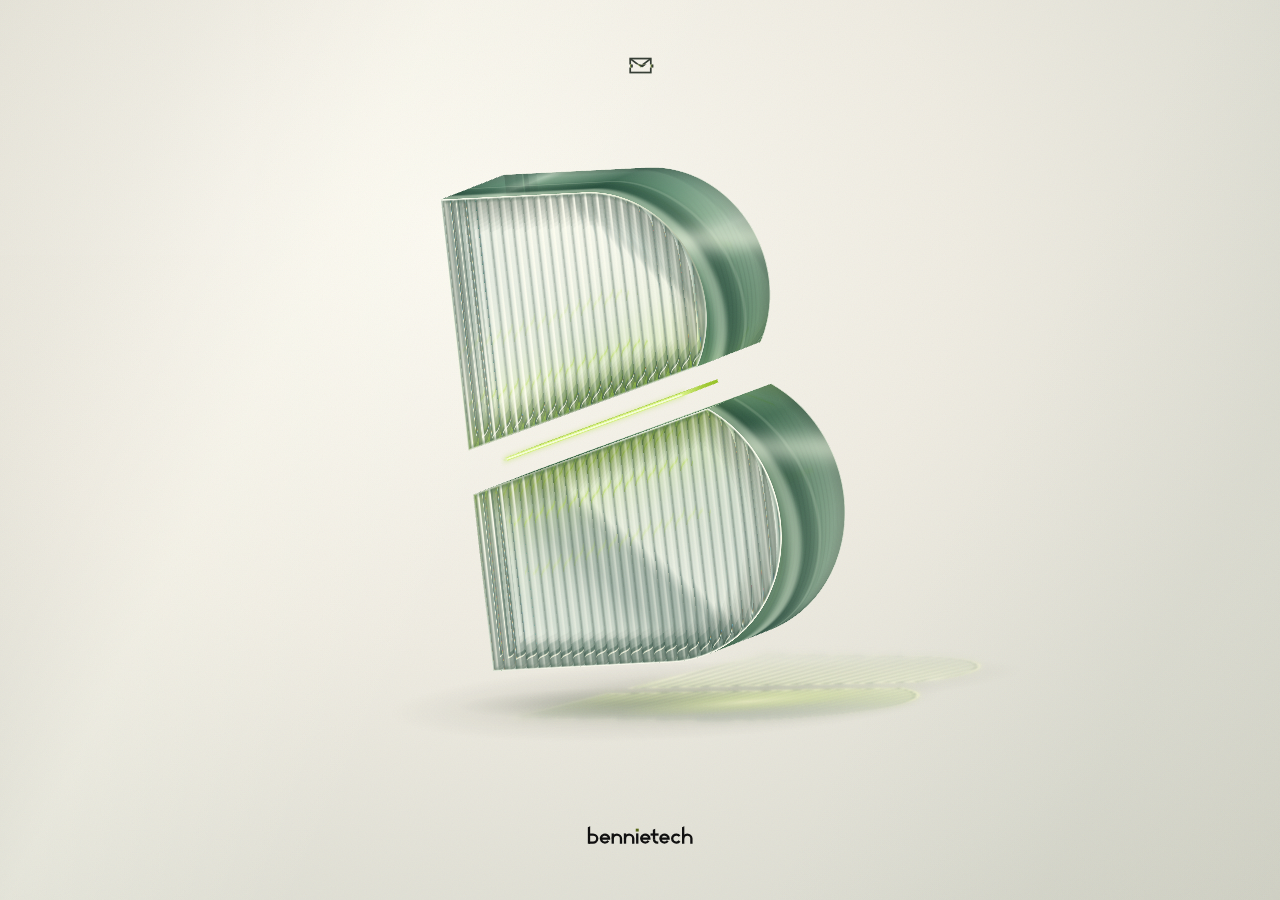
==== index.html @ 6029214c "Polish the reeded glass sculpture and render liquid exposures on the GPU" ====
<!doctype html>
<html lang="en">
<head>
  <meta charset="utf-8">
  <meta name="viewport" content="width=device-width, initial-scale=1, viewport-fit=cover">
  <meta name="theme-color" content="#e5e1d8">
  <meta name="description" content="BennieTech. An interactive study in form and light.">
  <link rel="canonical" href="https://bennienet.cloud/">
  <link rel="icon" href="/assets/logo/bennietech-mark.svg" type="image/svg+xml">
  <link rel="stylesheet" href="/css/sculpture.css">
  <title>BennieTech</title>
</head>
<body>
  <main aria-label="BennieTech">
    <div class="exhibit" role="img" aria-label="A suspended B of reeded green glass. A lime filament lights its diagonal cut. When animated, the glass briefly turns to black liquid.">
      <picture>
        <source media="(max-aspect-ratio: 4/5)" srcset="/assets/glass/rest-portrait.webp">
        <img class="silhouette" src="/assets/glass/rest.webp" width="1536" height="1368" fetchpriority="high" alt="">
      </picture>
      <canvas aria-hidden="true"></canvas>
    </div>
    <a class="email" href="mailto:lukebennie@gmail.com" aria-label="Email Luke Bennie at lukebennie@gmail.com">
      <svg viewBox="0 0 34 26" aria-hidden="true" focusable="false">
        <!-- An envelope with one scan strip torn sideways, fringed in olive. -->
        <defs>
          <g id="mail-art" fill="none" stroke-width="2.35" stroke-linecap="butt" stroke-linejoin="miter">
            <rect x="3" y="3.5" width="28" height="19"/>
            <path d="M3 3.5 17 14.2 31 3.5"/>
          </g>
          <clipPath id="mail-above"><rect x="-6" y="-2" width="46" height="13.4"/></clipPath>
          <clipPath id="mail-strip"><rect x="-6" y="11.4" width="46" height="4.4"/></clipPath>
          <clipPath id="mail-below"><rect x="-6" y="15.8" width="46" height="12"/></clipPath>
        </defs>
        <use href="#mail-art" stroke="currentColor" clip-path="url(#mail-above)"/>
        <use href="#mail-art" stroke="currentColor" clip-path="url(#mail-below)"/>
        <g class="mail-tear">
          <use href="#mail-art" class="mail-fringe" clip-path="url(#mail-strip)" transform="translate(1 0)"/>
          <use href="#mail-art" stroke="currentColor" clip-path="url(#mail-strip)" transform="translate(2.4 0)"/>
        </g>
      </svg>
      <span class="email-address" aria-hidden="true">lukebennie@gmail.com</span>
    </a>
    <div class="signature">
      <img src="/assets/logo/bennietech-wordmark.svg" width="1004" height="175" alt="BennieTech">
      <img class="signature-night" src="/assets/logo/bennietech-wordmark-dark.svg" width="1004" height="175" alt="">
    </div>
  </main>
  <script type="module">
    const motion = matchMedia('(prefers-reduced-motion: reduce)');
    function start() {
      if (motion.matches) return;
      motion.removeEventListener('change', start);
      import('/js/sculpture.js');
    }
    motion.addEventListener('change', start);
    start();
  </script>
</body>
</html>
---- css/sculpture.css ----
@font-face {
  font-family: 'JetBrains Mono';
  font-style: normal;
  font-weight: 400 500;
  font-display: swap;
  src: url('../fonts/jetbrains-mono-2.woff2') format('woff2');
}
* { box-sizing: border-box; }
html, body { margin: 0; width: 100%; height: 100%; overflow: hidden; }
main {
  --margin: clamp(18px, 6.2vh, 84px);
  position: fixed;
  inset: 0;
  isolation: isolate;
  background-color: #e5e1d8;
  background-image:
    linear-gradient(116deg, #7a806c13 0%, #7a806c0a 12%, transparent 19%,
      #fffef348 26%, transparent 43%, transparent 70%, #8490800d 86%, transparent),
    radial-gradient(ellipse at 36% 26%, #fbf9f1 0%, #efece2 43%, #ddddd2 78%, #c8c9bc 112%);
}
/* The black stage and the paper grain are both kept as ready-made layers.
   The glitch only changes their opacity, so nothing is repainted. */
main::before {
  content: "";
  position: absolute;
  inset: 0;
  pointer-events: none;
  background: #000;
  opacity: 0;
  will-change: opacity;
}
main::after {
  content: "";
  position: absolute;
  inset: 0;
  pointer-events: none;
  opacity: .055;
  will-change: opacity;
  background-image: url("data:image/svg+xml,%3Csvg xmlns='http://www.w3.org/2000/svg' width='160' height='160'%3E%3Cfilter id='g'%3E%3CfeTurbulence type='fractalNoise' baseFrequency='.86' numOctaves='3' stitchTiles='stitch'/%3E%3C/filter%3E%3Cpath fill='%23000' filter='url(%23g)' opacity='.9' d='M0 0h160v160H0z'/%3E%3C/svg%3E");
}
.exhibit, canvas { position: absolute; inset: 0; width: 100%; height: 100%; }
.exhibit { touch-action: pinch-zoom; container-type: size; }
/* The dot-matrix field sits under the sculpture and shows only in the glitch. */
.field { opacity: 0; will-change: opacity; pointer-events: none; }
.oil {
  inset: auto;
  left: 50%;
  transform: translateX(-50%);
  opacity: 0;
  will-change: opacity;
  pointer-events: none;
}
/* The glass B is drawn on its own layer above the stage and hides in the glitch. */
.glass { will-change: opacity; pointer-events: none; }
.silhouette {
  --unit: min(31vh, 49vw);
  position: absolute;
  left: calc(50% - .98 * var(--unit));
  top: calc(46% - var(--unit));
  width: calc(2.56 * var(--unit));
  height: auto;
  pointer-events: none;
}
@supports (width: 1cqh) {
  .silhouette { --unit: min(31cqh, 49cqw); }
}
.signature {
  position: absolute; left: 50%; bottom: max(var(--margin), calc(env(safe-area-inset-bottom) + 10px));
  transform: translateX(-50%); width: clamp(100px, 8.3vw, 138px);
  pointer-events: none;
  user-select: none;
}
.signature img { width: 100%; height: auto; display: block; }
.signature-night { position: absolute; inset: 0; opacity: 0; }

@media (prefers-reduced-motion: no-preference) {
  main.negative::before { opacity: 1; }
  main.negative .field, main.negative .oil { opacity: 1; }
  main.negative .glass { opacity: 0; }
  main.negative::after { opacity: 0; }
  main.negative .signature img:first-child { opacity: 0; }
  main.negative .signature-night { opacity: 1; }
}

.email {
  --fringe: #708637;
  position: absolute;
  left: 50%;
  top: calc(max(var(--margin), calc(env(safe-area-inset-top) + 10px)) + 10px);
  transform: translate(-50%, -50%);
  display: grid;
  place-items: center;
  width: 48px;
  height: 48px;
  color: #343c33;
  border-radius: 50%;
  touch-action: manipulation;
  text-decoration: none;
}
.email svg { width: clamp(25px, 1.92vw, 32px); overflow: visible; }
.mail-fringe { stroke: var(--fringe); }
.email-address {
  position: absolute;
  left: 50%;
  top: calc(100% - 3px);
  transform: translateX(-50%);
  font: 400 11px/1.5 'JetBrains Mono', monospace;
  letter-spacing: .025em;
  white-space: nowrap;
  visibility: hidden;
  opacity: 0;
}
.email:focus-visible .email-address { visibility: visible; opacity: 1; }
@media (hover: hover) {
  .email:hover .email-address { visibility: visible; opacity: 1; }
}
.email:hover, .email:focus-visible { color: #1f201d; }
.email:focus-visible { outline: 1px solid currentColor; outline-offset: -4px; }
.negative .email { color: #b7bcb2; --fringe: #8fb02a; }
.negative .email:hover, .negative .email:focus-visible { color: #eef0ea; --fringe: #c6ec5a; }
@media (prefers-reduced-motion: no-preference) {
  .email-address { transition: opacity .18s ease-out; }
  .email:hover .mail-tear, .email:focus-visible .mail-tear { animation: tear .38s steps(1) 1; }
}
@media (max-height: 500px) and (orientation: landscape) {
  .email-address { left: 100%; top: 50%; transform: translateY(-50%); }
}
@keyframes tear {
  0% { transform: translateX(0); }
  22% { transform: translateX(-3.2px); }
  41% { transform: translateX(1.6px); }
  63% { transform: translateX(-1px); }
  80% { transform: translateX(2.6px); }
}
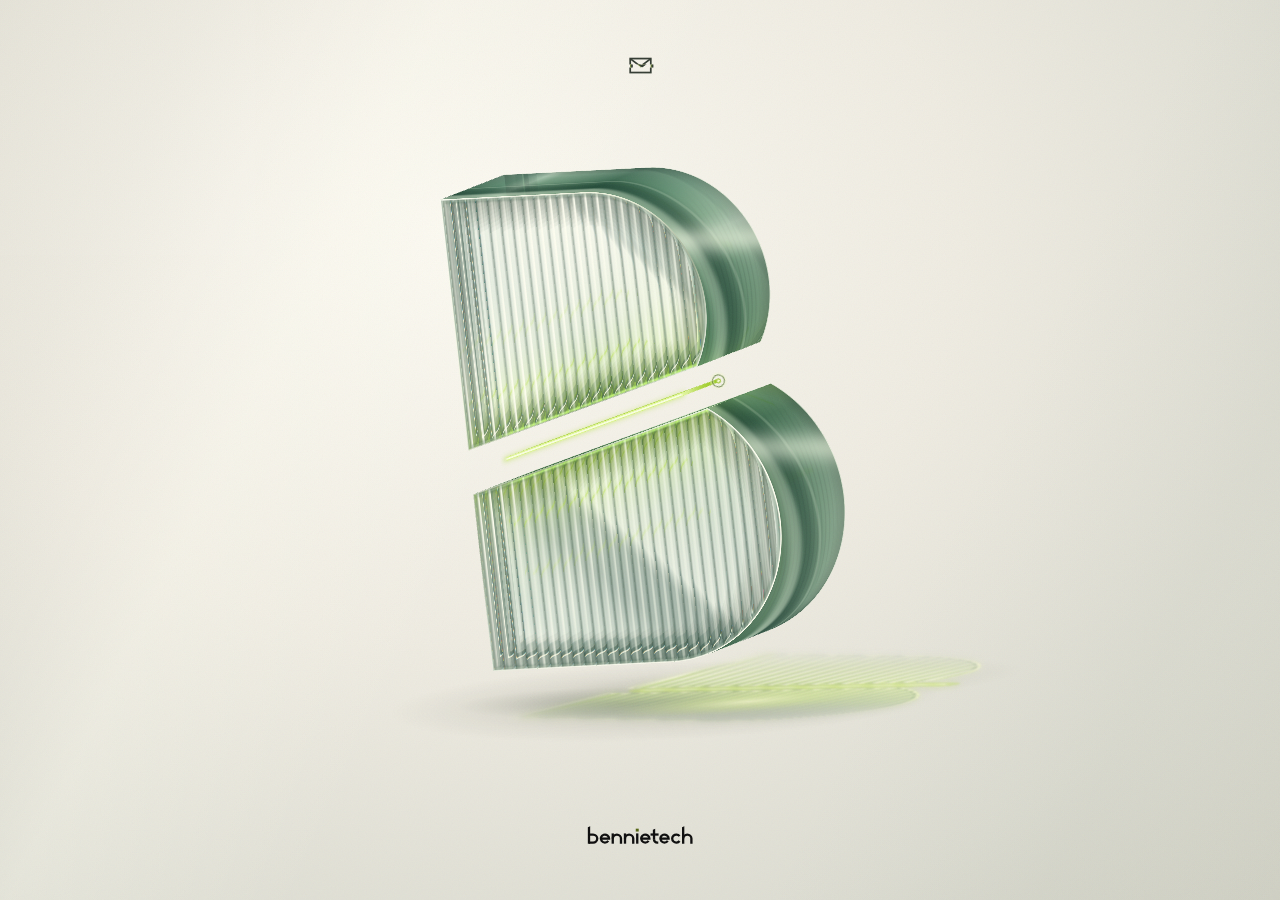
==== commit 1903313a: "Add Inside the Cut to the interactive glass sculpture" ====
--- a/index.html
+++ b/index.html
@@ -12,12 +12,18 @@
 </head>
 <body>
   <main aria-label="BennieTech">
+    <div class="cut-light" aria-hidden="true" hidden></div>
     <div class="exhibit" role="img" aria-label="A suspended B of reeded green glass. A lime filament lights its diagonal cut. When animated, the glass briefly turns to black liquid.">
       <picture>
         <source media="(max-aspect-ratio: 4/5)" srcset="/assets/glass/rest-portrait.webp">
         <img class="silhouette" src="/assets/glass/rest.webp" width="1536" height="1368" fetchpriority="high" alt="">
       </picture>
       <canvas aria-hidden="true"></canvas>
+    </div>
+    <div id="inside-cut" class="cut-view" role="img" aria-label="Inside the cut. Reeded glass walls frame a blade of lime light reflected in a suspended black oil drop." hidden>
+      <div class="cut-world">
+        <canvas class="cut-meniscus" width="448" height="672" aria-hidden="true"></canvas>
+      </div>
     </div>
     <a class="email" href="mailto:lukebennie@gmail.com" aria-label="Email Luke Bennie at lukebennie@gmail.com">
       <svg viewBox="0 0 34 26" aria-hidden="true" focusable="false">
@@ -44,8 +50,22 @@
       <img src="/assets/logo/bennietech-wordmark.svg" width="1004" height="175" alt="BennieTech">
       <img class="signature-night" src="/assets/logo/bennietech-wordmark-dark.svg" width="1004" height="175" alt="">
     </div>
+    <div class="cut-guide" hidden>
+      <span class="cut-ray" aria-hidden="true"></span>
+      <button class="cut-grip" type="button" aria-label="Enter the cut" aria-expanded="false" aria-controls="inside-cut" aria-describedby="cut-instructions"><span aria-hidden="true"></span></button>
+    </div>
+    <span id="cut-instructions" hidden>Drag along the filament to explore, or activate for the full journey. Use the arrow keys to move between details and Escape to return.</span>
+    <nav class="cut-tools" aria-label="Inside the cut" hidden>
+      <button class="cut-return" type="button" aria-label="Return to the whole sculpture" data-hint="Return"><i aria-hidden="true"></i></button>
+      <div class="cut-stops" role="group" aria-label="Material details">
+        <button type="button" aria-label="Inspect the glass reeds" data-hint="Reeds" aria-pressed="false"><i aria-hidden="true"></i></button>
+        <button type="button" aria-label="Inspect the lime filament" data-hint="Filament" aria-pressed="false"><i aria-hidden="true"></i></button>
+        <button type="button" aria-label="Inspect the oil drop" data-hint="Drop" aria-pressed="false"><i aria-hidden="true"></i></button>
+      </div>
+    </nav>
   </main>
   <script type="module">
+    import '/js/inside-cut.js';
     const motion = matchMedia('(prefers-reduced-motion: reduce)');
     function start() {
       if (motion.matches) return;
--- a/css/sculpture.css
+++ b/css/sculpture.css
@@ -102,28 +102,34 @@
 .email-address {
   position: absolute;
   left: 50%;
-  top: calc(100% - 3px);
-  transform: translateX(-50%);
+  top: calc(100% - 2px);
+  transform: translate(-50%, -2px);
   font: 400 11px/1.5 'JetBrains Mono', monospace;
-  letter-spacing: .025em;
+  letter-spacing: .03em;
+  font-feature-settings: "zero" 1;
+  -webkit-font-smoothing: antialiased;
   white-space: nowrap;
   visibility: hidden;
   opacity: 0;
 }
-.email:focus-visible .email-address { visibility: visible; opacity: 1; }
+.email:focus-visible .email-address { visibility: visible; opacity: 1; transform: translate(-50%, 0); }
 @media (hover: hover) {
-  .email:hover .email-address { visibility: visible; opacity: 1; }
-}
-.email:hover, .email:focus-visible { color: #1f201d; }
-.email:focus-visible { outline: 1px solid currentColor; outline-offset: -4px; }
+  .email:hover .email-address { visibility: visible; opacity: 1; transform: translate(-50%, 0); }
+}
+.email:hover, .email:focus-visible { color: #1f201d; --fringe: #7f993b; }
+.email:focus-visible { outline: 1px solid currentColor; outline-offset: -5px; }
 .negative .email { color: #b7bcb2; --fringe: #8fb02a; }
 .negative .email:hover, .negative .email:focus-visible { color: #eef0ea; --fringe: #c6ec5a; }
 @media (prefers-reduced-motion: no-preference) {
-  .email-address { transition: opacity .18s ease-out; }
+  .email-address { transition: opacity .18s cubic-bezier(.22, 1, .36, 1), transform .18s cubic-bezier(.22, 1, .36, 1); }
   .email:hover .mail-tear, .email:focus-visible .mail-tear { animation: tear .38s steps(1) 1; }
 }
 @media (max-height: 500px) and (orientation: landscape) {
-  .email-address { left: 100%; top: 50%; transform: translateY(-50%); }
+  .email-address { left: calc(100% + 4px); top: 50%; transform: translate(-3px, -50%); }
+  .email:focus-visible .email-address { transform: translate(0, -50%); }
+  @media (hover: hover) {
+    .email:hover .email-address { transform: translate(0, -50%); }
+  }
 }
 @keyframes tear {
   0% { transform: translateX(0); }
@@ -132,3 +138,119 @@
   63% { transform: translateX(-1px); }
   80% { transform: translateX(2.6px); }
 }
+
+/* The guide is projected onto the far end of the actual filament. */
+.cut-guide {
+  position: absolute; top: 0; left: 0; width: 0; height: 0;
+  transform-origin: 0 0; pointer-events: none;
+}
+.cut-ray {
+  position: absolute; right: 0; top: -2px; width: min(21vh, 33vw); height: 4px;
+  overflow: hidden; pointer-events: none;
+}
+.cut-grip, .cut-tools button {
+  appearance: none; border: 0; padding: 0; background: transparent;
+  color: #253a2e; width: 44px; height: 44px; cursor: pointer;
+}
+.cut-grip {
+  position: absolute; left: -22px; top: -22px; border-radius: 50%;
+  display: grid; place-items: center; touch-action: none; pointer-events: auto; cursor: grab;
+}
+.cut-grip span {
+  display: block; width: 13px; height: 13px; border: 1px solid #637c3e;
+  border-radius: 50%; background: radial-gradient(circle, #f8ffd4 0 16%, #adce51 18% 31%, transparent 35%);
+  box-shadow: inset 0 0 0 1px #f7ffe685, 0 0 0 2px #eff8ce66;
+}
+.cut-grip:is(:hover,:focus-visible) span { transform: scale(1.32); border-color: #314929; }
+.cut-grip:focus-visible, .cut-tools button:focus-visible { outline: 1px solid currentColor; outline-offset: -3px; }
+.cut-grip::after, .cut-tools button::after {
+  position: absolute; pointer-events: none; white-space: nowrap;
+  color: #25352a; background: #f2f2e4eb; padding: 2px 5px; border-radius: 2px;
+  font: 400 11px/1.4 'JetBrains Mono', monospace; opacity: 0;
+}
+.cut-grip::after { content: 'Inside the cut'; left: calc(100% - 4px); }
+.cut-grip:focus-visible::after, .cut-tools button:focus-visible::after { opacity: 1; }
+@media (hover: hover) {
+  .cut-grip:hover::after, .cut-tools button:hover::after { opacity: 1; }
+}
+main.negative .cut-guide:not(:focus-within), main.in-cut .cut-guide { visibility: hidden; }
+
+.cut-light, .cut-view { position: absolute; inset: 0; overflow: hidden; }
+.cut-light {
+  pointer-events: none;
+  background:
+    radial-gradient(ellipse at 72% 57%, transparent 22%, #233b3026 96%),
+    linear-gradient(155deg, #20372d 8%, #55705a 30%, #263f35 43%, #607b60 52%, #b5c1a7 65%, #e3e3d1 80%, #879c84 100%);
+}
+.cut-view { touch-action: pinch-zoom; cursor: grab; user-select: none; }
+.cut-view:active { cursor: grabbing; }
+.cut-world {
+  position: absolute; top: 0; left: 0; transform-origin: 0 0;
+  width: 0; height: 0; pointer-events: none;
+}
+.cut-world img {
+  position: absolute; inset: 0 auto auto 0; width: 960px; height: 855px;
+  max-width: none; pointer-events: none;
+}
+.cut-world .cut-meniscus {
+  position: absolute; inset: 296px auto auto 359px; width: 64px; height: 96px;
+  pointer-events: none; transform-origin: 50% 22.5%;
+}
+.cut-view::after {
+  content: ''; position: absolute; inset: 0; pointer-events: none; opacity: var(--cut-veil, 0);
+  background:
+    radial-gradient(ellipse 16% 14% at 50% 5%, #edf0dcb0, transparent),
+    radial-gradient(ellipse 20% 12% at 50% 94%, #edf0dcad, transparent);
+}
+main.cut-print .exhibit { opacity: 0; }
+main.in-cut .exhibit > canvas:not(.glass) { opacity: 0; }
+.cut-tools { pointer-events: none; }
+.cut-return, .cut-stops {
+  position: absolute;
+  bottom: max(calc(var(--margin) - 14px), env(safe-area-inset-bottom));
+}
+.cut-return { left: max(14px, 4vw, env(safe-area-inset-left)); }
+.cut-stops { right: max(14px, 4vw, env(safe-area-inset-right)); display: flex; }
+.cut-tools button {
+  pointer-events: auto; border-radius: 50%; display: grid; place-items: center;
+  touch-action: manipulation;
+}
+.cut-tools .cut-stops button { position: relative; }
+.cut-tools button::after { content: attr(data-hint); bottom: calc(100% - 4px); }
+.cut-tools .cut-return::after { left: 0; }
+.cut-tools i { position: relative; display: block; filter: drop-shadow(0 0 2px #f2f8e1); }
+.cut-return i { width: 19px; height: 1.5px; background: currentColor; transform: rotate(-18deg); }
+.cut-return i::before {
+  content: ''; position: absolute; left: 0; top: -3.75px; width: 8px; height: 8px;
+  border-left: 1.5px solid; border-bottom: 1.5px solid; transform: rotate(45deg);
+}
+.cut-stops button:first-child i {
+  width: 10px; height: 13px; transform: skewY(-12deg);
+  background: repeating-linear-gradient(90deg, currentColor 0 1.5px, transparent 1.5px 4px);
+}
+.cut-stops button:nth-child(2) i { width: 16px; height: 2px; background: currentColor; transform: rotate(-25deg); }
+.cut-stops button:nth-child(3) i {
+  width: 9px; height: 12px; border-radius: 80% 10% 70% 57%; background: currentColor; transform: rotate(-25deg);
+}
+.cut-stops button[aria-pressed="true"]::before {
+  content: ''; position: absolute; width: 25px; height: 25px; border-radius: 50%;
+  background: #deedaeb5; box-shadow: 0 0 0 1px #43623974;
+}
+@media (max-width: 540px) {
+  .cut-return, .cut-stops { bottom: max(calc(var(--margin) + 30px), calc(env(safe-area-inset-bottom) + 40px)); }
+  .cut-grip::after { left: auto; right: 6px; top: 100%; }
+}
+@media (prefers-reduced-motion: no-preference) {
+  .cut-ray::before {
+    content: ''; position: absolute; inset: 0;
+    background: linear-gradient(90deg, transparent 65%, #eeff9566 85%, #ffffe9 98%, transparent);
+    animation: cut-glint 5.4s cubic-bezier(.4,0,.2,1) infinite both;
+  }
+  .cut-grip span { transition: transform .25s; }
+  @keyframes cut-glint {
+    0%, 32% { transform: translateX(-100%); opacity: 0; }
+    39% { opacity: 1; }
+    66% { transform: translateX(0); opacity: 1; }
+    75%, 100% { transform: translateX(3%); opacity: 0; }
+  }
+}
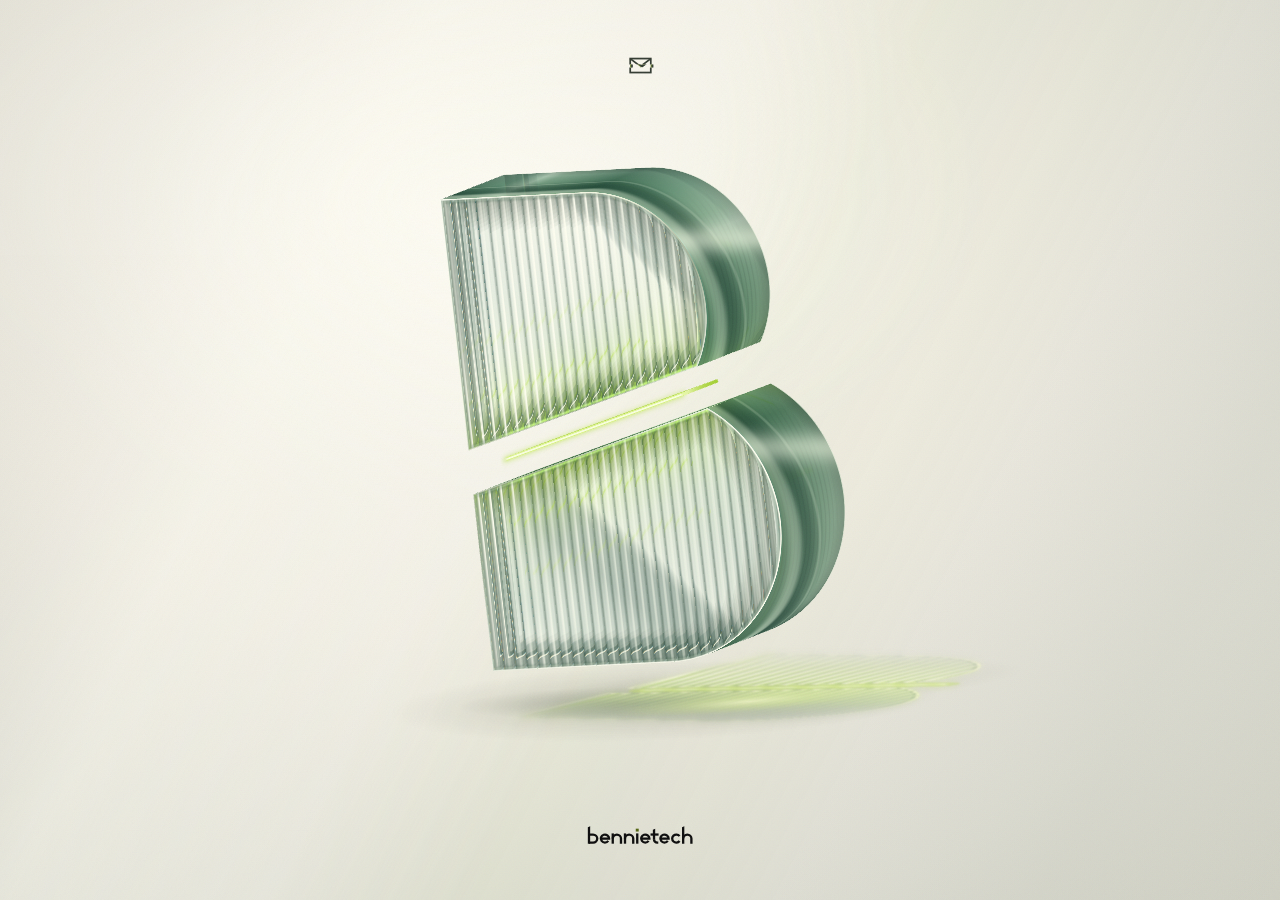
==== commit 4278fa98: "Elevate glass & liquid optics, drag/light interaction, and tear handover; remove Inside the Cut" ====
--- a/index.html
+++ b/index.html
@@ -12,18 +12,12 @@
 </head>
 <body>
   <main aria-label="BennieTech">
-    <div class="cut-light" aria-hidden="true" hidden></div>
     <div class="exhibit" role="img" aria-label="A suspended B of reeded green glass. A lime filament lights its diagonal cut. When animated, the glass briefly turns to black liquid.">
       <picture>
         <source media="(max-aspect-ratio: 4/5)" srcset="/assets/glass/rest-portrait.webp">
         <img class="silhouette" src="/assets/glass/rest.webp" width="1536" height="1368" fetchpriority="high" alt="">
       </picture>
       <canvas aria-hidden="true"></canvas>
-    </div>
-    <div id="inside-cut" class="cut-view" role="img" aria-label="Inside the cut. Reeded glass walls frame a blade of lime light reflected in a suspended black oil drop." hidden>
-      <div class="cut-world">
-        <canvas class="cut-meniscus" width="448" height="672" aria-hidden="true"></canvas>
-      </div>
     </div>
     <a class="email" href="mailto:lukebennie@gmail.com" aria-label="Email Luke Bennie at lukebennie@gmail.com">
       <svg viewBox="0 0 34 26" aria-hidden="true" focusable="false">
@@ -50,22 +44,9 @@
       <img src="/assets/logo/bennietech-wordmark.svg" width="1004" height="175" alt="BennieTech">
       <img class="signature-night" src="/assets/logo/bennietech-wordmark-dark.svg" width="1004" height="175" alt="">
     </div>
-    <div class="cut-guide" hidden>
-      <span class="cut-ray" aria-hidden="true"></span>
-      <button class="cut-grip" type="button" aria-label="Enter the cut" aria-expanded="false" aria-controls="inside-cut" aria-describedby="cut-instructions"><span aria-hidden="true"></span></button>
-    </div>
-    <span id="cut-instructions" hidden>Drag along the filament to explore, or activate for the full journey. Use the arrow keys to move between details and Escape to return.</span>
-    <nav class="cut-tools" aria-label="Inside the cut" hidden>
-      <button class="cut-return" type="button" aria-label="Return to the whole sculpture" data-hint="Return"><i aria-hidden="true"></i></button>
-      <div class="cut-stops" role="group" aria-label="Material details">
-        <button type="button" aria-label="Inspect the glass reeds" data-hint="Reeds" aria-pressed="false"><i aria-hidden="true"></i></button>
-        <button type="button" aria-label="Inspect the lime filament" data-hint="Filament" aria-pressed="false"><i aria-hidden="true"></i></button>
-        <button type="button" aria-label="Inspect the oil drop" data-hint="Drop" aria-pressed="false"><i aria-hidden="true"></i></button>
-      </div>
-    </nav>
+    <div class="studio-wash" aria-hidden="true"></div>
   </main>
   <script type="module">
-    import '/js/inside-cut.js';
     const motion = matchMedia('(prefers-reduced-motion: reduce)');
     function start() {
       if (motion.matches) return;
--- a/css/sculpture.css
+++ b/css/sculpture.css
@@ -139,118 +139,26 @@
   80% { transform: translateX(2.6px); }
 }
 
-/* The guide is projected onto the far end of the actual filament. */
-.cut-guide {
-  position: absolute; top: 0; left: 0; width: 0; height: 0;
-  transform-origin: 0 0; pointer-events: none;
+.exhibit canvas { cursor: grab; }
+main.dragging .exhibit canvas { cursor: grabbing; }
+
+/* Subtle moving studio skylight wash across the calm paper plane. */
+.studio-wash {
+  position: absolute;
+  inset: -14%;
+  z-index: -1;
+  pointer-events: none;
+  opacity: 0;
+  will-change: transform, opacity;
+  background:
+    radial-gradient(ellipse 46% 38% at 38% 28%, rgba(255, 254, 244, .44), transparent 72%),
+    linear-gradient(118deg, transparent 22%, rgba(255, 255, 244, .24) 44%, rgba(166, 206, 86, .06) 53%, transparent 68%);
+  transition: opacity .5s ease;
 }
-.cut-ray {
-  position: absolute; right: 0; top: -2px; width: min(21vh, 33vw); height: 4px;
-  overflow: hidden; pointer-events: none;
+main.ready .studio-wash { opacity: .85; }
+@media (prefers-reduced-motion: no-preference) {
+  main.negative .studio-wash { opacity: 0; }
 }
-.cut-grip, .cut-tools button {
-  appearance: none; border: 0; padding: 0; background: transparent;
-  color: #253a2e; width: 44px; height: 44px; cursor: pointer;
+@media (prefers-reduced-motion: reduce) {
+  .studio-wash { display: none; }
 }
-.cut-grip {
-  position: absolute; left: -22px; top: -22px; border-radius: 50%;
-  display: grid; place-items: center; touch-action: none; pointer-events: auto; cursor: grab;
-}
-.cut-grip span {
-  display: block; width: 13px; height: 13px; border: 1px solid #637c3e;
-  border-radius: 50%; background: radial-gradient(circle, #f8ffd4 0 16%, #adce51 18% 31%, transparent 35%);
-  box-shadow: inset 0 0 0 1px #f7ffe685, 0 0 0 2px #eff8ce66;
-}
-.cut-grip:is(:hover,:focus-visible) span { transform: scale(1.32); border-color: #314929; }
-.cut-grip:focus-visible, .cut-tools button:focus-visible { outline: 1px solid currentColor; outline-offset: -3px; }
-.cut-grip::after, .cut-tools button::after {
-  position: absolute; pointer-events: none; white-space: nowrap;
-  color: #25352a; background: #f2f2e4eb; padding: 2px 5px; border-radius: 2px;
-  font: 400 11px/1.4 'JetBrains Mono', monospace; opacity: 0;
-}
-.cut-grip::after { content: 'Inside the cut'; left: calc(100% - 4px); }
-.cut-grip:focus-visible::after, .cut-tools button:focus-visible::after { opacity: 1; }
-@media (hover: hover) {
-  .cut-grip:hover::after, .cut-tools button:hover::after { opacity: 1; }
-}
-main.negative .cut-guide:not(:focus-within), main.in-cut .cut-guide { visibility: hidden; }
-
-.cut-light, .cut-view { position: absolute; inset: 0; overflow: hidden; }
-.cut-light {
-  pointer-events: none;
-  background:
-    radial-gradient(ellipse at 72% 57%, transparent 22%, #233b3026 96%),
-    linear-gradient(155deg, #20372d 8%, #55705a 30%, #263f35 43%, #607b60 52%, #b5c1a7 65%, #e3e3d1 80%, #879c84 100%);
-}
-.cut-view { touch-action: pinch-zoom; cursor: grab; user-select: none; }
-.cut-view:active { cursor: grabbing; }
-.cut-world {
-  position: absolute; top: 0; left: 0; transform-origin: 0 0;
-  width: 0; height: 0; pointer-events: none;
-}
-.cut-world img {
-  position: absolute; inset: 0 auto auto 0; width: 960px; height: 855px;
-  max-width: none; pointer-events: none;
-}
-.cut-world .cut-meniscus {
-  position: absolute; inset: 296px auto auto 359px; width: 64px; height: 96px;
-  pointer-events: none; transform-origin: 50% 22.5%;
-}
-.cut-view::after {
-  content: ''; position: absolute; inset: 0; pointer-events: none; opacity: var(--cut-veil, 0);
-  background:
-    radial-gradient(ellipse 16% 14% at 50% 5%, #edf0dcb0, transparent),
-    radial-gradient(ellipse 20% 12% at 50% 94%, #edf0dcad, transparent);
-}
-main.cut-print .exhibit { opacity: 0; }
-main.in-cut .exhibit > canvas:not(.glass) { opacity: 0; }
-.cut-tools { pointer-events: none; }
-.cut-return, .cut-stops {
-  position: absolute;
-  bottom: max(calc(var(--margin) - 14px), env(safe-area-inset-bottom));
-}
-.cut-return { left: max(14px, 4vw, env(safe-area-inset-left)); }
-.cut-stops { right: max(14px, 4vw, env(safe-area-inset-right)); display: flex; }
-.cut-tools button {
-  pointer-events: auto; border-radius: 50%; display: grid; place-items: center;
-  touch-action: manipulation;
-}
-.cut-tools .cut-stops button { position: relative; }
-.cut-tools button::after { content: attr(data-hint); bottom: calc(100% - 4px); }
-.cut-tools .cut-return::after { left: 0; }
-.cut-tools i { position: relative; display: block; filter: drop-shadow(0 0 2px #f2f8e1); }
-.cut-return i { width: 19px; height: 1.5px; background: currentColor; transform: rotate(-18deg); }
-.cut-return i::before {
-  content: ''; position: absolute; left: 0; top: -3.75px; width: 8px; height: 8px;
-  border-left: 1.5px solid; border-bottom: 1.5px solid; transform: rotate(45deg);
-}
-.cut-stops button:first-child i {
-  width: 10px; height: 13px; transform: skewY(-12deg);
-  background: repeating-linear-gradient(90deg, currentColor 0 1.5px, transparent 1.5px 4px);
-}
-.cut-stops button:nth-child(2) i { width: 16px; height: 2px; background: currentColor; transform: rotate(-25deg); }
-.cut-stops button:nth-child(3) i {
-  width: 9px; height: 12px; border-radius: 80% 10% 70% 57%; background: currentColor; transform: rotate(-25deg);
-}
-.cut-stops button[aria-pressed="true"]::before {
-  content: ''; position: absolute; width: 25px; height: 25px; border-radius: 50%;
-  background: #deedaeb5; box-shadow: 0 0 0 1px #43623974;
-}
-@media (max-width: 540px) {
-  .cut-return, .cut-stops { bottom: max(calc(var(--margin) + 30px), calc(env(safe-area-inset-bottom) + 40px)); }
-  .cut-grip::after { left: auto; right: 6px; top: 100%; }
-}
-@media (prefers-reduced-motion: no-preference) {
-  .cut-ray::before {
-    content: ''; position: absolute; inset: 0;
-    background: linear-gradient(90deg, transparent 65%, #eeff9566 85%, #ffffe9 98%, transparent);
-    animation: cut-glint 5.4s cubic-bezier(.4,0,.2,1) infinite both;
-  }
-  .cut-grip span { transition: transform .25s; }
-  @keyframes cut-glint {
-    0%, 32% { transform: translateX(-100%); opacity: 0; }
-    39% { opacity: 1; }
-    66% { transform: translateX(0); opacity: 1; }
-    75%, 100% { transform: translateX(3%); opacity: 0; }
-  }
-}
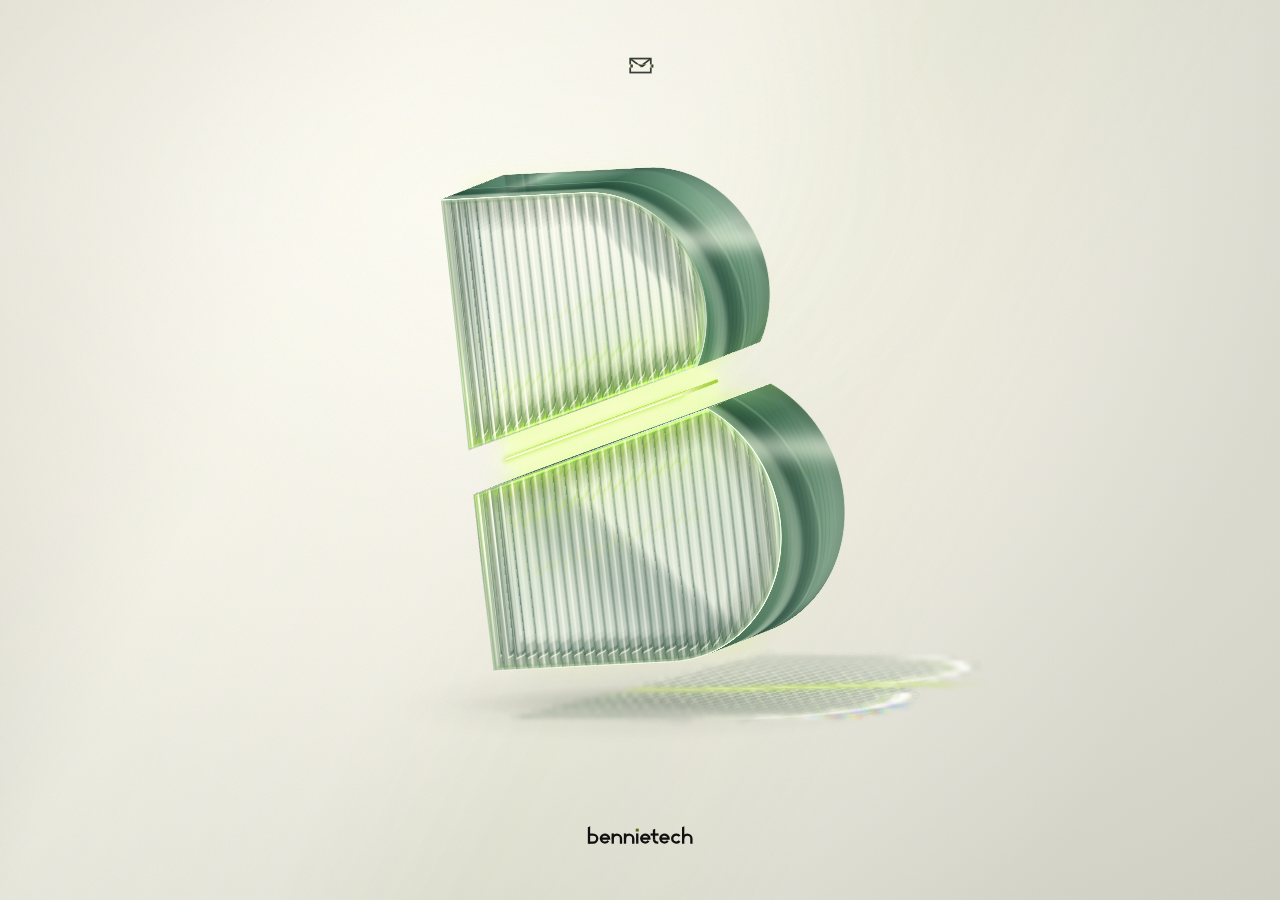
==== commit ad613c74: "Let the glass B glow, clean its optics, and rebuild the floor light - A soft lime halo leaks from th" ====
--- a/index.html
+++ b/index.html
@@ -6,7 +6,19 @@
   <meta name="theme-color" content="#e5e1d8">
   <meta name="description" content="BennieTech. An interactive study in form and light.">
   <link rel="canonical" href="https://bennienet.cloud/">
-  <link rel="icon" href="/assets/logo/bennietech-mark.svg" type="image/svg+xml">
+  <link rel="icon" href="/assets/icons/favicon.svg" type="image/svg+xml">
+  <link rel="icon" href="/assets/icons/favicon-32.png" sizes="32x32" type="image/png">
+  <link rel="apple-touch-icon" href="/assets/icons/apple-touch-icon.png">
+  <meta property="og:type" content="website">
+  <meta property="og:url" content="https://bennienet.cloud/">
+  <meta property="og:site_name" content="BennieTech">
+  <meta property="og:title" content="BennieTech">
+  <meta property="og:description" content="An interactive study in form and light.">
+  <meta property="og:image" content="https://bennienet.cloud/assets/og/bennietech.jpg">
+  <meta property="og:image:width" content="1200">
+  <meta property="og:image:height" content="630">
+  <meta property="og:image:alt" content="A suspended B of reeded green glass, lit from within by a lime filament in its cut.">
+  <meta name="twitter:card" content="summary_large_image">
   <link rel="stylesheet" href="/css/sculpture.css">
   <title>BennieTech</title>
 </head>
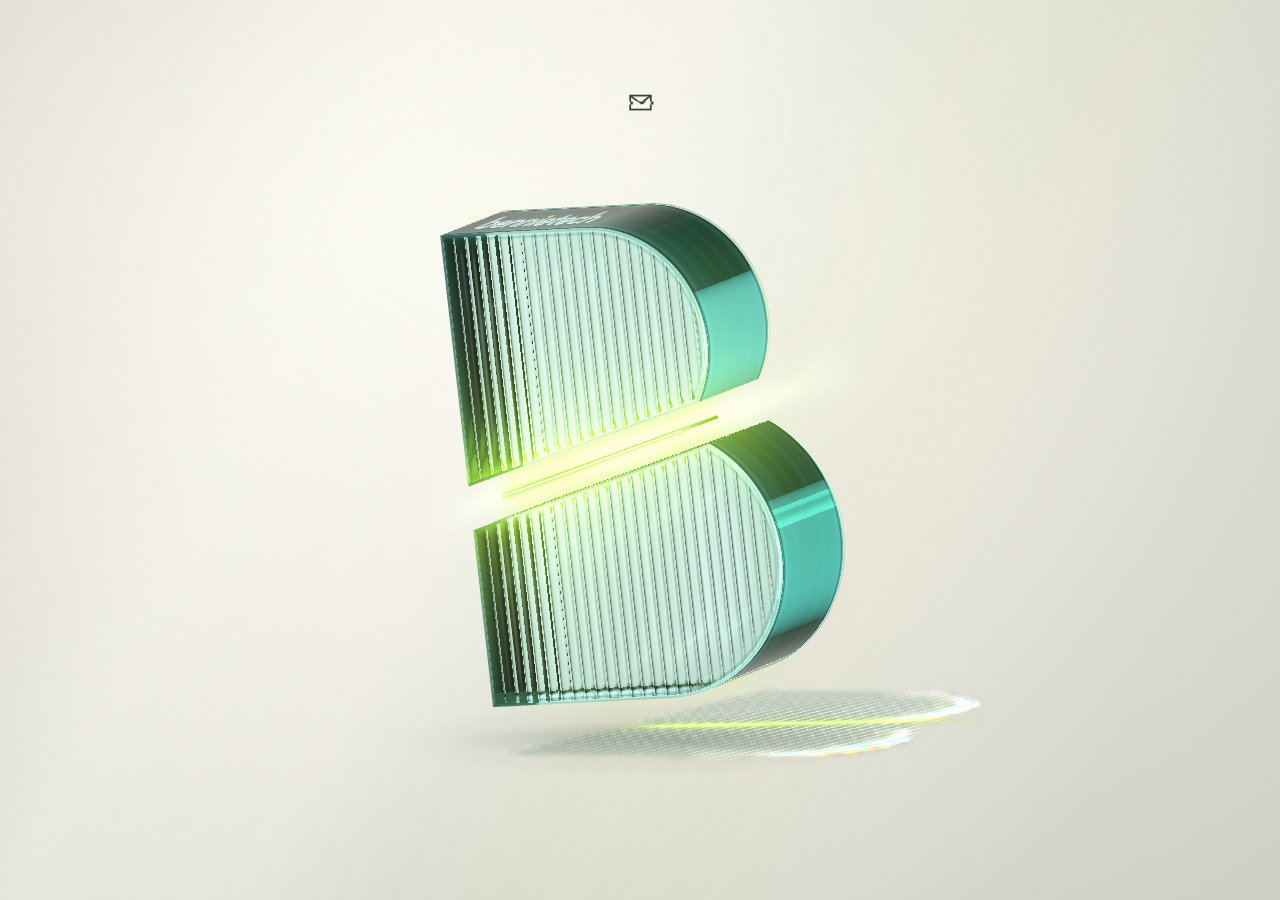
==== commit 12711d81: "Etch wordmark on both flat ends, re-center layout, upgrade glass lighting" ====
--- a/index.html
+++ b/index.html
@@ -52,10 +52,6 @@
       </svg>
       <span class="email-address" aria-hidden="true">lukebennie@gmail.com</span>
     </a>
-    <div class="signature">
-      <img src="/assets/logo/bennietech-wordmark.svg" width="1004" height="175" alt="BennieTech">
-      <img class="signature-night" src="/assets/logo/bennietech-wordmark-dark.svg" width="1004" height="175" alt="">
-    </div>
     <div class="studio-wash" aria-hidden="true"></div>
   </main>
   <script type="module">
--- a/css/sculpture.css
+++ b/css/sculpture.css
@@ -9,14 +9,19 @@
 html, body { margin: 0; width: 100%; height: 100%; overflow: hidden; }
 main {
   --margin: clamp(18px, 6.2vh, 84px);
+  --unit: min(31vh, 49vw);
   position: fixed;
   inset: 0;
   isolation: isolate;
+  container-type: size;
   background-color: #e5e1d8;
   background-image:
     linear-gradient(116deg, #7a806c13 0%, #7a806c0a 12%, transparent 19%,
       #fffef348 26%, transparent 43%, transparent 70%, #8490800d 86%, transparent),
     radial-gradient(ellipse at 36% 26%, #fbf9f1 0%, #efece2 43%, #ddddd2 78%, #c8c9bc 112%);
+}
+@supports (width: 1cqh) {
+  main { --unit: min(31cqh, 49cqw); }
 }
 /* The black stage and the paper grain are both kept as ready-made layers.
    The glitch only changes their opacity, so nothing is repainted. */
@@ -53,40 +58,26 @@
 /* The glass B is drawn on its own layer above the stage and hides in the glitch. */
 .glass { will-change: opacity; pointer-events: none; }
 .silhouette {
-  --unit: min(31vh, 49vw);
   position: absolute;
   left: calc(50% - .98 * var(--unit));
-  top: calc(46% - var(--unit));
+  top: calc(50% - var(--unit));
   width: calc(2.56 * var(--unit));
   height: auto;
   pointer-events: none;
 }
-@supports (width: 1cqh) {
-  .silhouette { --unit: min(31cqh, 49cqw); }
-}
-.signature {
-  position: absolute; left: 50%; bottom: max(var(--margin), calc(env(safe-area-inset-bottom) + 10px));
-  transform: translateX(-50%); width: clamp(100px, 8.3vw, 138px);
-  pointer-events: none;
-  user-select: none;
-}
-.signature img { width: 100%; height: auto; display: block; }
-.signature-night { position: absolute; inset: 0; opacity: 0; }
 
 @media (prefers-reduced-motion: no-preference) {
   main.negative::before { opacity: 1; }
   main.negative .field, main.negative .oil { opacity: 1; }
   main.negative .glass { opacity: 0; }
   main.negative::after { opacity: 0; }
-  main.negative .signature img:first-child { opacity: 0; }
-  main.negative .signature-night { opacity: 1; }
 }
 
 .email {
   --fringe: #708637;
   position: absolute;
   left: 50%;
-  top: calc(max(var(--margin), calc(env(safe-area-inset-top) + 10px)) + 10px);
+  top: max(calc(25% - .44 * var(--unit)), calc(env(safe-area-inset-top) + 28px));
   transform: translate(-50%, -50%);
   display: grid;
   place-items: center;
@@ -142,7 +133,7 @@
 .exhibit canvas { cursor: grab; }
 main.dragging .exhibit canvas { cursor: grabbing; }
 
-/* Subtle moving studio skylight wash across the calm paper plane. */
+/* Subtle moving architectural gallery skylight wash across the calm paper plane. */
 .studio-wash {
   position: absolute;
   inset: -14%;
@@ -151,8 +142,8 @@
   opacity: 0;
   will-change: transform, opacity;
   background:
-    radial-gradient(ellipse 46% 38% at 38% 28%, rgba(255, 254, 244, .44), transparent 72%),
-    linear-gradient(118deg, transparent 22%, rgba(255, 255, 244, .24) 44%, rgba(166, 206, 86, .06) 53%, transparent 68%);
+    radial-gradient(ellipse 48% 40% at 38% 30%, rgba(255, 254, 246, .48), transparent 72%),
+    linear-gradient(118deg, transparent 20%, rgba(255, 255, 244, .28) 43%, rgba(120, 212, 198, .055) 50%, rgba(176, 224, 72, .065) 55%, transparent 70%);
   transition: opacity .5s ease;
 }
 main.ready .studio-wash { opacity: .85; }
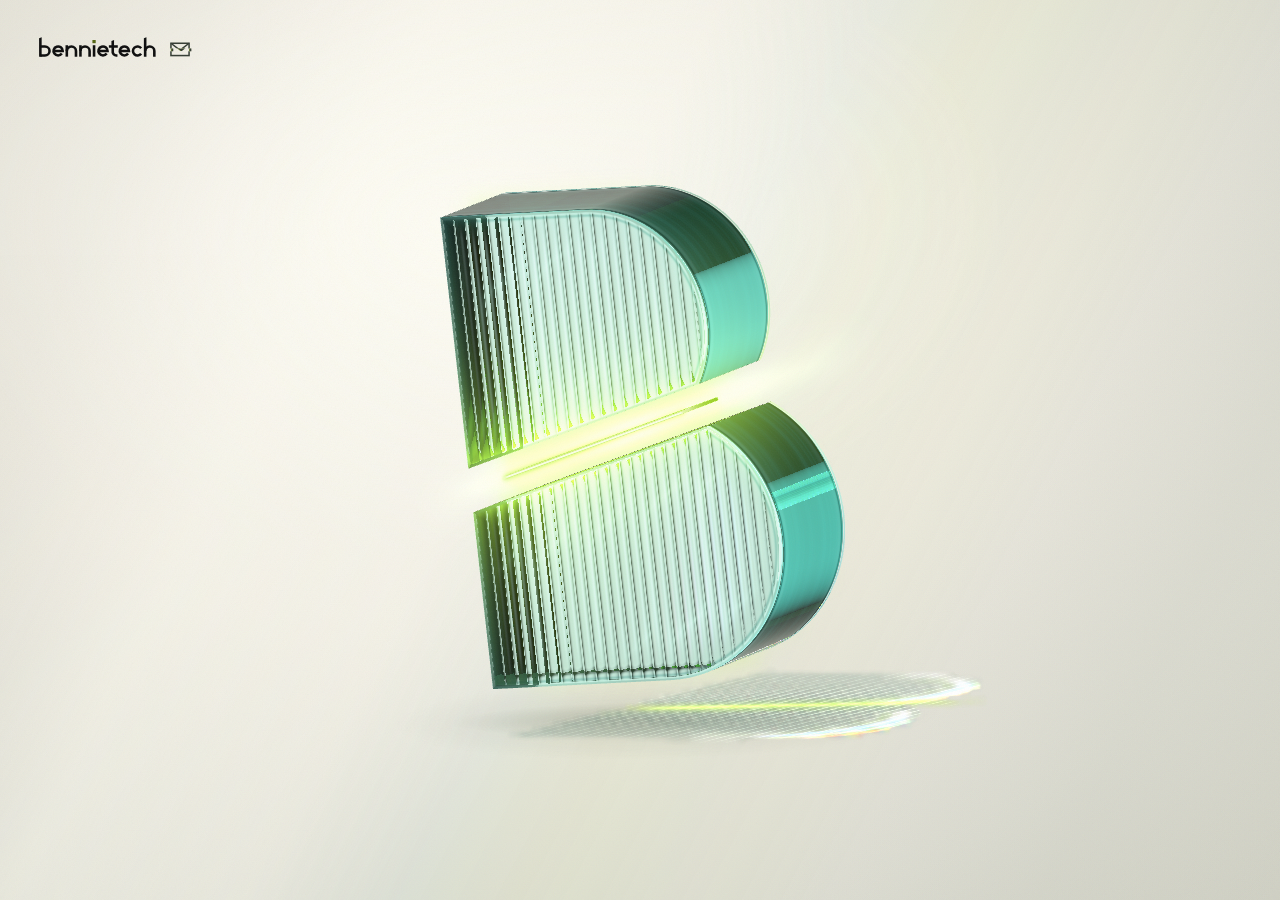
==== commit af5b9558: "Remove flat-end etching, move wordmark + mail to top-left, recenter B" ====
--- a/index.html
+++ b/index.html
@@ -31,27 +31,33 @@
       </picture>
       <canvas aria-hidden="true"></canvas>
     </div>
-    <a class="email" href="mailto:lukebennie@gmail.com" aria-label="Email Luke Bennie at lukebennie@gmail.com">
-      <svg viewBox="0 0 34 26" aria-hidden="true" focusable="false">
-        <!-- An envelope with one scan strip torn sideways, fringed in olive. -->
-        <defs>
-          <g id="mail-art" fill="none" stroke-width="2.35" stroke-linecap="butt" stroke-linejoin="miter">
-            <rect x="3" y="3.5" width="28" height="19"/>
-            <path d="M3 3.5 17 14.2 31 3.5"/>
+    <header class="brand">
+      <div class="signature">
+        <img src="/assets/logo/bennietech-wordmark.svg" width="1004" height="175" alt="BennieTech">
+        <img class="signature-night" src="/assets/logo/bennietech-wordmark-dark.svg" width="1004" height="175" alt="">
+      </div>
+      <a class="email" href="mailto:lukebennie@gmail.com" aria-label="Email Luke Bennie at lukebennie@gmail.com">
+        <svg viewBox="0 0 34 26" aria-hidden="true" focusable="false">
+          <!-- An envelope with one scan strip torn sideways, fringed in olive. -->
+          <defs>
+            <g id="mail-art" fill="none" stroke-width="2.35" stroke-linecap="butt" stroke-linejoin="miter">
+              <rect x="3" y="3.5" width="28" height="19"/>
+              <path d="M3 3.5 17 14.2 31 3.5"/>
+            </g>
+            <clipPath id="mail-above"><rect x="-6" y="-2" width="46" height="13.4"/></clipPath>
+            <clipPath id="mail-strip"><rect x="-6" y="11.4" width="46" height="4.4"/></clipPath>
+            <clipPath id="mail-below"><rect x="-6" y="15.8" width="46" height="12"/></clipPath>
+          </defs>
+          <use href="#mail-art" stroke="currentColor" clip-path="url(#mail-above)"/>
+          <use href="#mail-art" stroke="currentColor" clip-path="url(#mail-below)"/>
+          <g class="mail-tear">
+            <use href="#mail-art" class="mail-fringe" clip-path="url(#mail-strip)" transform="translate(1 0)"/>
+            <use href="#mail-art" stroke="currentColor" clip-path="url(#mail-strip)" transform="translate(2.4 0)"/>
           </g>
-          <clipPath id="mail-above"><rect x="-6" y="-2" width="46" height="13.4"/></clipPath>
-          <clipPath id="mail-strip"><rect x="-6" y="11.4" width="46" height="4.4"/></clipPath>
-          <clipPath id="mail-below"><rect x="-6" y="15.8" width="46" height="12"/></clipPath>
-        </defs>
-        <use href="#mail-art" stroke="currentColor" clip-path="url(#mail-above)"/>
-        <use href="#mail-art" stroke="currentColor" clip-path="url(#mail-below)"/>
-        <g class="mail-tear">
-          <use href="#mail-art" class="mail-fringe" clip-path="url(#mail-strip)" transform="translate(1 0)"/>
-          <use href="#mail-art" stroke="currentColor" clip-path="url(#mail-strip)" transform="translate(2.4 0)"/>
-        </g>
-      </svg>
-      <span class="email-address" aria-hidden="true">lukebennie@gmail.com</span>
-    </a>
+        </svg>
+        <span class="email-address" aria-hidden="true">lukebennie@gmail.com</span>
+      </a>
+    </header>
     <div class="studio-wash" aria-hidden="true"></div>
   </main>
   <script type="module">
--- a/css/sculpture.css
+++ b/css/sculpture.css
@@ -60,41 +60,60 @@
 .silhouette {
   position: absolute;
   left: calc(50% - .98 * var(--unit));
-  top: calc(50% - var(--unit));
+  top: calc(48% - var(--unit));
   width: calc(2.56 * var(--unit));
   height: auto;
   pointer-events: none;
 }
+
+.brand {
+  position: absolute;
+  left: max(clamp(22px, 3.0vw, 44px), calc(env(safe-area-inset-left) + 16px));
+  top: max(clamp(16px, 2.8vh, 36px), calc(env(safe-area-inset-top) + 12px));
+  display: flex;
+  align-items: center;
+  gap: 2px;
+  pointer-events: none;
+}
+.signature {
+  position: relative;
+  width: clamp(110px, 9.2vw, 144px);
+  flex: 0 0 auto;
+  pointer-events: none;
+  user-select: none;
+}
+.signature img { width: 100%; height: auto; display: block; }
+.signature-night { position: absolute; inset: 0; opacity: 0; }
 
 @media (prefers-reduced-motion: no-preference) {
   main.negative::before { opacity: 1; }
   main.negative .field, main.negative .oil { opacity: 1; }
   main.negative .glass { opacity: 0; }
   main.negative::after { opacity: 0; }
+  main.negative .signature img:first-child { opacity: 0; }
+  main.negative .signature-night { opacity: 1; }
 }
 
 .email {
   --fringe: #708637;
-  position: absolute;
-  left: 50%;
-  top: max(calc(25% - .44 * var(--unit)), calc(env(safe-area-inset-top) + 28px));
-  transform: translate(-50%, -50%);
+  position: relative;
   display: grid;
   place-items: center;
-  width: 48px;
-  height: 48px;
+  width: 44px;
+  height: 44px;
   color: #343c33;
   border-radius: 50%;
+  pointer-events: auto;
   touch-action: manipulation;
   text-decoration: none;
 }
-.email svg { width: clamp(25px, 1.92vw, 32px); overflow: visible; }
+.email svg { width: clamp(22px, 1.72vw, 27px); transform: translateY(2px); overflow: visible; }
 .mail-fringe { stroke: var(--fringe); }
 .email-address {
   position: absolute;
-  left: 50%;
-  top: calc(100% - 2px);
-  transform: translate(-50%, -2px);
+  left: calc(100% + 2px);
+  top: 50%;
+  transform: translate(-3px, calc(-50% + 2px));
   font: 400 11px/1.5 'JetBrains Mono', monospace;
   letter-spacing: .03em;
   font-feature-settings: "zero" 1;
@@ -103,9 +122,9 @@
   visibility: hidden;
   opacity: 0;
 }
-.email:focus-visible .email-address { visibility: visible; opacity: 1; transform: translate(-50%, 0); }
+.email:focus-visible .email-address { visibility: visible; opacity: 1; transform: translate(0, calc(-50% + 2px)); }
 @media (hover: hover) {
-  .email:hover .email-address { visibility: visible; opacity: 1; transform: translate(-50%, 0); }
+  .email:hover .email-address { visibility: visible; opacity: 1; transform: translate(0, calc(-50% + 2px)); }
 }
 .email:hover, .email:focus-visible { color: #1f201d; --fringe: #7f993b; }
 .email:focus-visible { outline: 1px solid currentColor; outline-offset: -5px; }
@@ -114,13 +133,6 @@
 @media (prefers-reduced-motion: no-preference) {
   .email-address { transition: opacity .18s cubic-bezier(.22, 1, .36, 1), transform .18s cubic-bezier(.22, 1, .36, 1); }
   .email:hover .mail-tear, .email:focus-visible .mail-tear { animation: tear .38s steps(1) 1; }
-}
-@media (max-height: 500px) and (orientation: landscape) {
-  .email-address { left: calc(100% + 4px); top: 50%; transform: translate(-3px, -50%); }
-  .email:focus-visible .email-address { transform: translate(0, -50%); }
-  @media (hover: hover) {
-    .email:hover .email-address { transform: translate(0, -50%); }
-  }
 }
 @keyframes tear {
   0% { transform: translateX(0); }
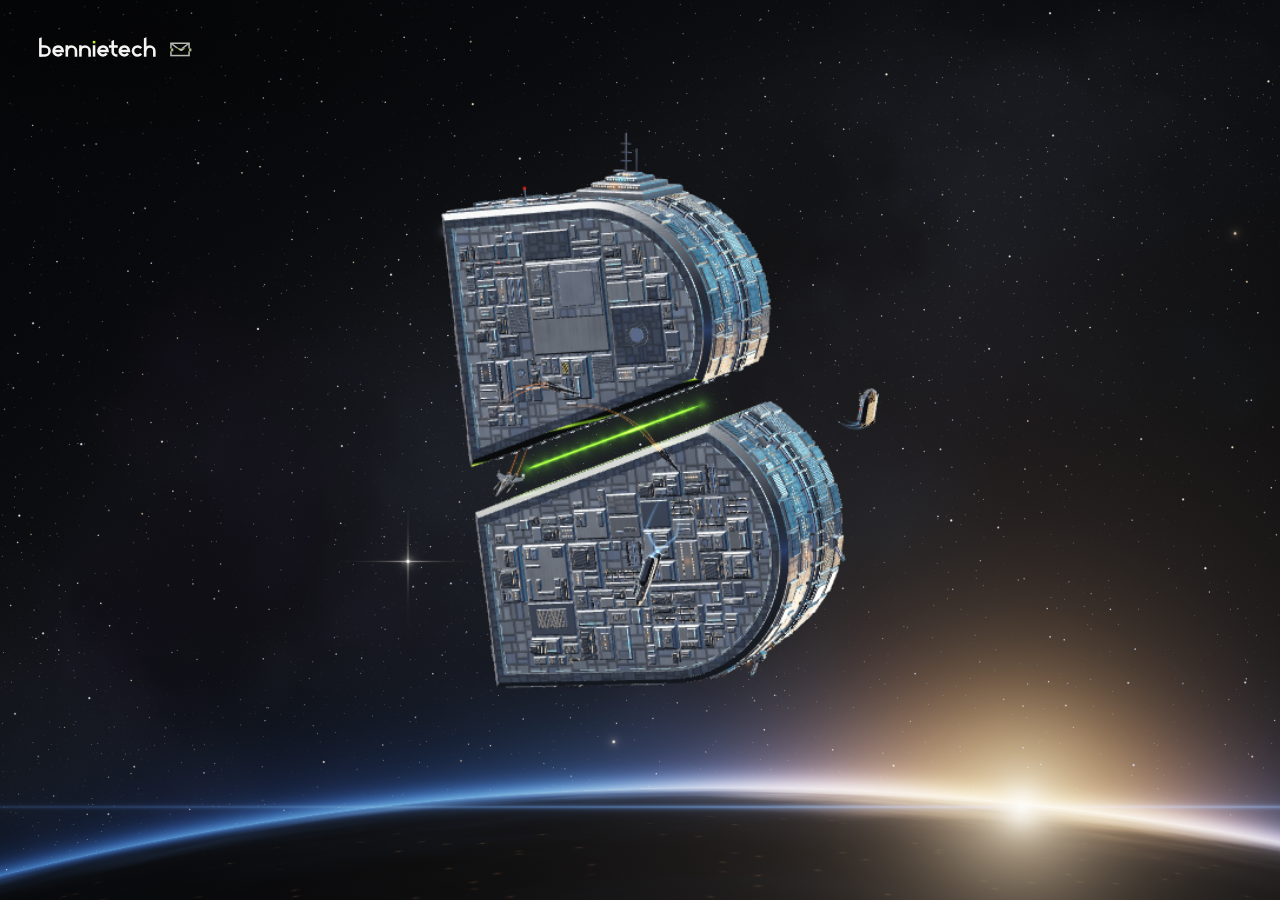
==== commit d8c39ced: "Rotate three B works through the glitch, led by a Starship B in deep space Each black-liquid glitch " ====
--- a/index.html
+++ b/index.html
@@ -3,7 +3,7 @@
 <head>
   <meta charset="utf-8">
   <meta name="viewport" content="width=device-width, initial-scale=1, viewport-fit=cover">
-  <meta name="theme-color" content="#e5e1d8">
+  <meta name="theme-color" content="#03060b">
   <meta name="description" content="BennieTech. An interactive study in form and light.">
   <link rel="canonical" href="https://bennienet.cloud/">
   <link rel="icon" href="/assets/icons/favicon.svg" type="image/svg+xml">
@@ -17,14 +17,14 @@
   <meta property="og:image" content="https://bennienet.cloud/assets/og/bennietech.jpg">
   <meta property="og:image:width" content="1200">
   <meta property="og:image:height" content="630">
-  <meta property="og:image:alt" content="A suspended B of reeded green glass, lit from within by a lime filament in its cut.">
+  <meta property="og:image:alt" content="A B-shaped starship hull of dark armoured plating above a planet at sunrise, circled by small spacecraft, with a lime energy beam through its cut.">
   <meta name="twitter:card" content="summary_large_image">
   <link rel="stylesheet" href="/css/sculpture.css">
   <title>BennieTech</title>
 </head>
 <body>
-  <main aria-label="BennieTech">
-    <div class="exhibit" role="img" aria-label="A suspended B of reeded green glass. A lime filament lights its diagonal cut. When animated, the glass briefly turns to black liquid.">
+  <main class="space" aria-label="BennieTech">
+    <div class="exhibit" role="img" aria-label="A B-shaped starship hull of dark armoured plating hangs in deep space above a planet at sunrise, circled by small spacecraft, with a lime energy beam running through its diagonal cut. When animated, it briefly turns to black liquid and returns as other works: reeded green glass, then orange fur.">
       <picture>
         <source media="(max-aspect-ratio: 4/5)" srcset="/assets/glass/rest-portrait.webp">
         <img class="silhouette" src="/assets/glass/rest.webp" width="1536" height="1368" fetchpriority="high" alt="">
--- a/css/sculpture.css
+++ b/css/sculpture.css
@@ -57,6 +57,8 @@
 }
 /* The glass B is drawn on its own layer above the stage and hides in the glitch. */
 .glass { will-change: opacity; pointer-events: none; }
+/* The light the glass throws across the paper lies just beneath it. */
+.spectrum { will-change: opacity; pointer-events: none; }
 .silhouette {
   position: absolute;
   left: calc(50% - .98 * var(--unit));
@@ -88,7 +90,7 @@
 @media (prefers-reduced-motion: no-preference) {
   main.negative::before { opacity: 1; }
   main.negative .field, main.negative .oil { opacity: 1; }
-  main.negative .glass { opacity: 0; }
+  main.negative .glass, main.negative .spectrum { opacity: 0; }
   main.negative::after { opacity: 0; }
   main.negative .signature img:first-child { opacity: 0; }
   main.negative .signature-night { opacity: 1; }
@@ -165,3 +167,34 @@
 @media (prefers-reduced-motion: reduce) {
   .studio-wash { display: none; }
 }
+
+/* Deep space behind the starship B. The starfield canvas is oversized so it
+   can drift with the pointer; it fades in once painted. Before that, and
+   without scripts, a gradient sketch of the same planet and sunrise stands in. */
+canvas.space {
+  inset: auto;
+  left: -28px;
+  top: -28px;
+  width: calc(100% + 56px);
+  height: calc(100% + 56px);
+  opacity: 0;
+  pointer-events: none;
+  will-change: opacity, transform;
+}
+main.space.ready canvas.space { opacity: 1; transition: opacity .9s ease; }
+main.space {
+  background-color: #020308;
+  background-image:
+    radial-gradient(ellipse 58vmax 3px at 79% 87.6%, rgba(130, 175, 255, .45), transparent),
+    radial-gradient(ellipse 26vmax 7vmax at 79% 87.6%, rgba(255, 214, 170, .6), rgba(255, 140, 60, .16) 38%, transparent 72%),
+    radial-gradient(circle 230vmax at 56% calc(87.5% + 230vmax), #05080d 0, #05080d calc(100% - 2px),
+      #6e9cf2 100%, rgba(70, 120, 230, .28) calc(100% + 5px), rgba(40, 80, 180, .07) calc(100% + 40px), transparent calc(100% + 120px)),
+    radial-gradient(ellipse 60% 50% at 80% 28%, rgba(10, 42, 56, .32), transparent 70%),
+    linear-gradient(#020308, #03060c);
+}
+main.space::after { opacity: 0; }
+main.space .studio-wash { opacity: 0; }
+main.space .signature img:first-child { opacity: 0; }
+main.space .signature-night { opacity: 1; }
+main.space .email { color: #b7bcb2; --fringe: #8fb02a; }
+main.space .email:hover, main.space .email:focus-visible { color: #eef0ea; --fringe: #c6ec5a; }
